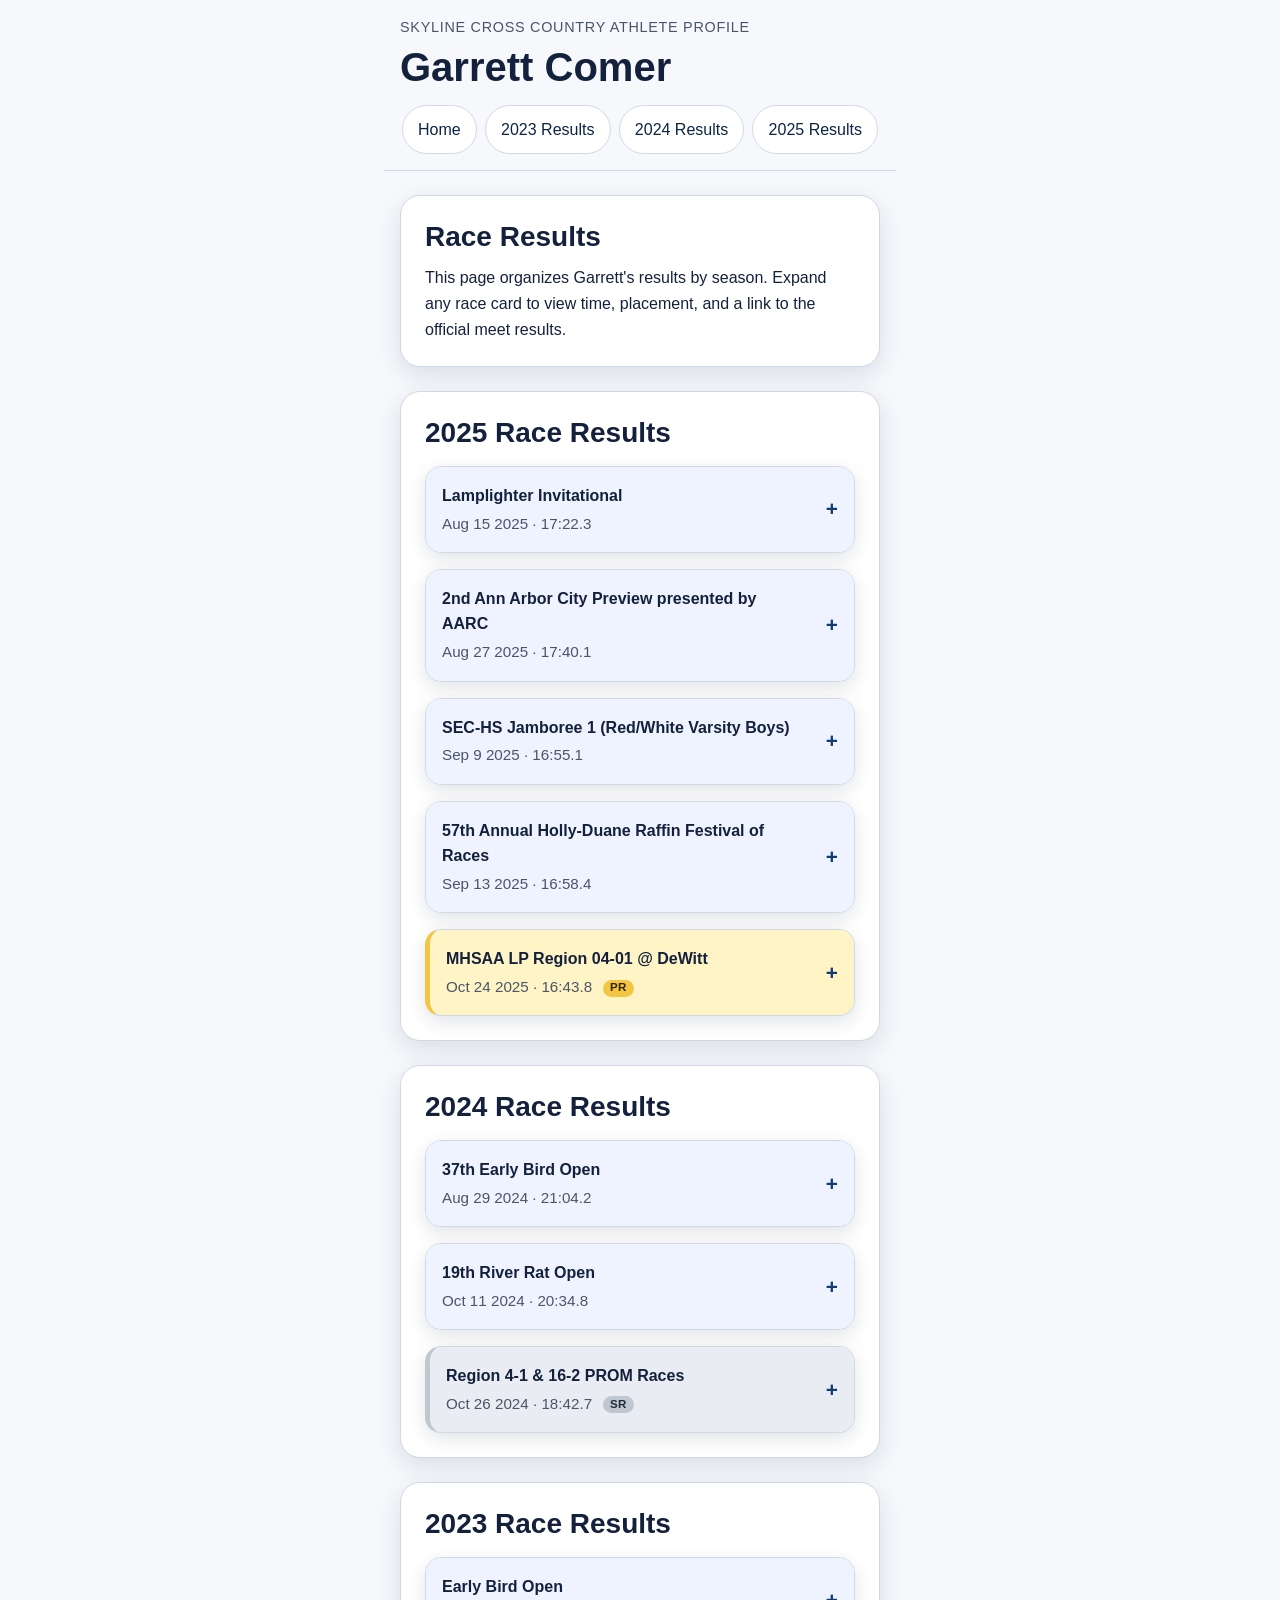
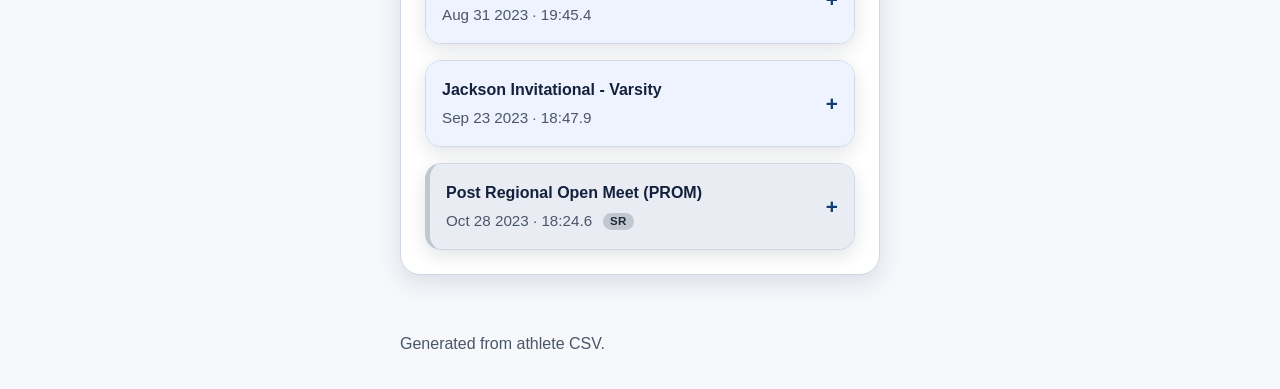
==== combined.html @ 86b6956d "Add files via upload" ====
<!DOCTYPE html>
<html lang="en">

<head>
    <meta charset="UTF-8">
    <meta name="viewport" content="width=device-width, initial-scale=1.0">
    <link rel="stylesheet" href="css/reset.css">
    <link rel="stylesheet" href="css/style.css">
    <title>Garrett Comer - Race Results</title>
</head>

<body>
    <a class="skip-link" href="#main-content">
        Skip to main content
    </a>

    <header>
        <p class="eyebrow">
            Skyline Cross Country Athlete Profile
        </p>
        
        <h1>Garrett Comer</h1>

        <nav aria-label="Primary">
            <ol>
                <li><a href="index.html">Home</a></li>
                <li><a href="#2023">2023 Results</a></li>
                <li><a href="#2024">2024 Results</a></li>
                <li><a href="#2025">2025 Results</a></li>
            </ol>
        </nav>
    </header>

    <main id="main-content">
        <section class="intro-section">
            <h2>Race Results</h2>
            
            <p>
                This page organizes Garrett's results by season. Expand any race card to view
                time, placement, and a link to the official meet results.
            </p>
        </section>

        <section id="2025">
            <h2>2025 Race Results</h2>

            <details class="race-card">
                <summary>
                    <span class="race-title">Lamplighter Invitational</span>
                    <span class="race-meta">Aug 15 2025 · 17:22.3</span>
                </summary>

                <img src="https://si339.github.io/ClientData/21615274/Lamplighter_2025.JPG" alt="Garrett racing at the Lamplighter Invitational" width="200">
                <p><strong>Grade:</strong> 11</p>
                <p><strong>Date:</strong> Aug 15 2025</p>
                <p><strong>Time:</strong> 17:22.3</p>
                <p><strong>Overall Place:</strong> 35</p>
                <p><a href="https://www.athletic.net/CrossCountry/meet/247194/results/1007644">View Lamplighter Invitational meet results</a></p>
            </details>

            <details class="race-card">
                <summary>
                    <span class="race-title">2nd Ann Arbor City Preview presented by AARC</span>
                    <span class="race-meta">Aug 27 2025 · 17:40.1</span>
                </summary>

                <img src="https://si339.github.io/ClientData/21615274/2025AARC.jpg" alt="Garrett at the 2nd Ann Arbor City Preview presented by AARC" width="200">
                <p><strong>Grade:</strong> 11</p>
                <p><strong>Date:</strong> Aug 27 2025</p>
                <p><strong>Time:</strong> 17:40.1</p>
                <p><strong>Overall Place:</strong> 9</p>
                <p><a href="https://www.athletic.net/CrossCountry/meet/253860/results/1013715">View Ann Arbor City Preview meet results</a></p>
            </details>

            <details class="race-card">
                <summary>
                    <span class="race-title">SEC-HS Jamboree 1 (Red/White Varsity Boys)</span>
                    <span class="race-meta">Sep 9 2025 · 16:55.1</span>
                </summary>

                <img src="https://si339.github.io/ClientData/21615274/2025SEC_HSJamboree1.jpg" alt="Garrett racing at SEC-HS Jamboree 1" width="200">
                <p><strong>Grade:</strong> 11</p>
                <p><strong>Date:</strong> Sep 9 2025</p>
                <p><strong>Time:</strong> 16:55.1</p>
                <p><strong>Overall Place:</strong> 22</p>
                <p><a href="https://www.athletic.net/CrossCountry/meet/255736/results/1016993">View SEC-HS Jamboree 1 meet results</a></p>
            </details>

            <details class="race-card">
                <summary>
                    <span class="race-title">57th Annual Holly-Duane Raffin Festival of Races</span>
                    <span class="race-meta">Sep 13 2025 · 16:58.4</span>
                </summary>

                <img src="https://si339.github.io/ClientData/21615274/202557thHolly-Duane.jpg" alt="Garrett at the Holly-Duane Raffin Festival of Races" width="200">
                <p><strong>Grade:</strong> 11</p>
                <p><strong>Date:</strong> Sep 13 2025</p>
                <p><strong>Time:</strong> 16:58.4</p>
                <p><strong>Overall Place:</strong> 28</p>
                <p><a href="https://www.athletic.net/CrossCountry/meet/254402/results/1015792">View Holly meet results</a></p>
            </details>

            <details class="race-card pr-card">
                <summary>
                    <span class="race-title">MHSAA LP Region 04-01 @ DeWitt</span>
                    <span class="race-meta">
                        Oct 24 2025 · 16:43.8
                        <span class="record-badge pr-badge">PR</span>
                    </span>
                </summary>

                <p class="no-image">No image available.</p>
                <p><strong>Grade:</strong> 11</p>
                <p><strong>Date:</strong> Oct 24 2025</p>
                <p><strong>Time:</strong> 16:43.8 PR</p>
                <p><strong>Overall Place:</strong> 31</p>
                <p><a href="https://www.athletic.net/CrossCountry/meet/256172/results/1018459">View DeWitt regional meet results</a></p>
            </details>
        </section>

        <section id="2024">
            <h2>2024 Race Results</h2>

            <details class="race-card">
                <summary>
                    <span class="race-title">37th Early Bird Open</span>
                    <span class="race-meta">Aug 29 2024 · 21:04.2</span>
                </summary>

                <img src="https://si339.github.io/ClientData/21615274/2024EarlyBirdOpen.jpg" alt="Garrett at the 37th Early Bird Open" width="200">
                <p><strong>Grade:</strong> 10</p>
                <p><strong>Date:</strong> Aug 29 2024</p>
                <p><strong>Time:</strong> 21:04.2</p>
                <p><strong>Overall Place:</strong> 160</p>
                <p><a href="https://www.athletic.net/CrossCountry/meet/235827/results/943367">View Early Bird Open meet results</a></p>
            </details>

            <details class="race-card">
                <summary>
                    <span class="race-title">19th River Rat Open</span>
                    <span class="race-meta">Oct 11 2024 · 20:34.8</span>
                </summary>

                <img src="https://si339.github.io/ClientData/21615274/Garrett_RiverRat_2024.JPG" alt="Garrett at the 19th River Rat Open" width="200">
                <p><strong>Grade:</strong> 10</p>
                <p><strong>Date:</strong> Oct 11 2024</p>
                <p><strong>Time:</strong> 20:34.8</p>
                <p><strong>Overall Place:</strong> 99</p>
                <p><a href="https://www.athletic.net/CrossCountry/meet/235828/results/943371">View River Rat Open meet results</a></p>
            </details>

            <details class="race-card sr-card">
                <summary>
                    <span class="race-title">Region 4-1 &amp; 16-2 PROM Races</span>
                    <span class="race-meta">
                        Oct 26 2024 · 18:42.7
                        <span class="record-badge sr-badge">SR</span>
                    </span>
                </summary>

                <p class="no-image">No image available.</p>
                <p><strong>Grade:</strong> 10</p>
                <p><strong>Date:</strong> Oct 26 2024</p>
                <p><strong>Time:</strong> 18:42.7 SR</p>
                <p><strong>Overall Place:</strong> 23</p>
                <p><a href="https://www.athletic.net/CrossCountry/meet/251112/results/999928">View PROM meet results</a></p>
            </details>
        </section>

        <section id="2023">
            <h2>2023 Race Results</h2>

            <details class="race-card">
                <summary>
                    <span class="race-title">Early Bird Open</span>
                    <span class="race-meta">Aug 31 2023 · 19:45.4</span>
                </summary>

                <img src="https://si339.github.io/ClientData/21615274/2023EarlyBirdOpen.jpg" alt="Garrett at the Early Bird Open in 2023" width="200">
                <p><strong>Grade:</strong> 9</p>
                <p><strong>Date:</strong> Aug 31 2023</p>
                <p><strong>Time:</strong> 19:45.4</p>
                <p><strong>Overall Place:</strong> 67</p>
                <p><a href="https://www.athletic.net/CrossCountry/meet/223660/results/894305">View 2023 Early Bird Open meet results</a></p>
            </details>

            <details class="race-card">
                <summary>
                    <span class="race-title">Jackson Invitational - Varsity</span>
                    <span class="race-meta">Sep 23 2023 · 18:47.9</span>
                </summary>

                <img src="https://si339.github.io/ClientData/21615274/Garrett_Jackson_2023.JPG" alt="Garrett at the Jackson Invitational in 2023" width="200">
                <p><strong>Grade:</strong> 9</p>
                <p><strong>Date:</strong> Sep 23 2023</p>
                <p><strong>Time:</strong> 18:47.9</p>
                <p><strong>Overall Place:</strong> 206</p>
                <p><a href="https://www.athletic.net/CrossCountry/meet/221802/results/887639">View Jackson Invitational meet results</a></p>
            </details>

            <details class="race-card sr-card">
                <summary>
                    <span class="race-title">Post Regional Open Meet (PROM)</span>
                    <span class="race-meta">
                        Oct 28 2023 · 18:24.6
                        <span class="record-badge sr-badge">SR</span>
                    </span>
                </summary>

                <img src="https://si339.github.io/ClientData/21615274/2023EarlyBirdOpen.jpg" alt="Garrett during the 2023 season" width="200">
                <p><strong>Grade:</strong> 9</p>
                <p><strong>Date:</strong> Oct 28 2023</p>
                <p><strong>Time:</strong> 18:24.6 SR</p>
                <p><strong>Overall Place:</strong> 13</p>
                <p><a href="https://www.athletic.net/CrossCountry/meet/229906/results/916818">View PROM meet results</a></p>
            </details>
        </section>
    </main>

    <footer>
        <p>Generated from athlete CSV.</p>
    </footer>
</body>

</html>
---- css/style.css ----
:root {
    color-scheme: light dark;

    --bg-color: #f6f8fc;
    --surface-color: #ffffff;
    --surface-accent: #eef3ff;
    --text-color: #14213d;
    --muted-color: #4a5568;
    --border-color: #cfd8e3;

    --accent-color: #123c73;
    --accent-strong: #0b2545;
    --highlight-color: #f4c542;

    --shadow-color: rgba(20, 33, 61, 0.12);

    --max-width: 32rem;

    --radius-small: 0.5rem;
    --radius-medium: 1rem;
    --radius-large: 1.25rem;

    --space-xs: 0.4rem;
    --space-sm: 0.75rem;
    --space-md: 1rem;
    --space-lg: 1.5rem;
    --space-xl: 2rem;

    --transition-fast: 0.2s ease;

    --font-stack: Arial, Helvetica, sans-serif;
}


/* Base */

html {
    scroll-behavior: smooth;
}

body {
    background-color: var(--bg-color);
    color: var(--text-color);
    font-family: var(--font-stack);
    line-height: 1.6;
}

header,
main,
footer {
    width: min(100%, var(--max-width));
    margin: 0 auto;
    padding: 0 var(--space-md);
}


/* Accessibility */

.skip-link {
    position: absolute;
    top: 0;
    left: -1000px;
    z-index: 1000;
    padding: var(--space-sm) var(--space-md);
    border-radius: 0 0 var(--radius-small) var(--radius-small);
    background-color: var(--accent-strong);
    color: #ffffff;
}

.skip-link:focus {
    left: 1rem;
}

a:focus,
button:focus,
a:focus-visible,
button:focus-visible,
summary:focus-visible {
    outline: 3px solid var(--highlight-color);
    outline-offset: 3px;
}

summary:focus {
    outline: none;
}

.race-card:focus-within {
    outline: 3px solid var(--highlight-color);
    outline-offset: 3px;
}


/* Typography */

.eyebrow {
    margin-bottom: var(--space-xs);
    color: var(--muted-color);
    font-size: 0.9rem;
    text-transform: uppercase;
    letter-spacing: 0.05em;
}

h1 {
    margin-bottom: var(--space-md);
    font-size: clamp(2rem, 6vw, 2.5rem);
    line-height: 1.1;
}

h2 {
    margin-bottom: var(--space-sm);
    font-size: clamp(1.35rem, 4.5vw, 1.75rem);
    line-height: 1.2;
}

h3 {
    margin-bottom: 0.25rem;
    font-size: 1rem;
    line-height: 1.3;
}


/* Header & Layout */

header {
    position: sticky;
    top: 0;
    z-index: 50;
    padding-top: var(--space-md);
    padding-bottom: var(--space-md);
    border-bottom: 1px solid var(--border-color);
    background-color: rgba(246, 248, 252, 0.96);
    backdrop-filter: blur(8px);
}

main {
    padding-top: var(--space-lg);
    padding-bottom: var(--space-xl);
}

footer {
    padding-bottom: var(--space-xl);
    color: var(--muted-color);
}

section {
    margin-bottom: var(--space-lg);
    padding: var(--space-lg);
    border: 1px solid var(--border-color);
    border-radius: var(--radius-large);
    box-shadow: 0 8px 24px var(--shadow-color);
    background-color: var(--surface-color);
    animation: fade-up 0.65s ease both;
}

.hero-card {
    background: linear-gradient(180deg, var(--surface-color) 0%, var(--surface-accent) 100%);
}

.intro-section {
    animation-delay: 0.05s;
}


/* Navigation, Buttons, & Links */

nav ol,
.year-links {
    display: flex;
    flex-wrap: wrap;
}

nav ol {
    justify-content: center;
    gap: 0.5rem;
}

.year-links {
    gap: 0.75rem;
    margin-top: var(--space-md);
}

nav a,
.button-link,
.year-chip {
    display: inline-flex;
    align-items: center;
    justify-content: center;
    min-height: 44px;
    border-radius: 999px;
    text-align: center;
    text-decoration: none;
}

nav a {
    padding: 0.65rem 0.95rem;
    border: 1px solid var(--border-color);
    background-color: var(--surface-color);
    color: var(--accent-strong);
    transition: transform var(--transition-fast), background-color var(--transition-fast), border-color var(--transition-fast);
}

nav a:hover,
nav a:focus {
    color: var(--accent-strong);
}

nav a.current,
nav a[aria-current="page"] {
    border-color: var(--accent-color);
    background-color: var(--accent-color);
    color: #ffffff;
}

.button-row {
    margin-top: var(--space-md);
}

.button-link {    
    padding: 0.85rem 1rem;
    border: 2px solid var(--accent-color);
    background-color: var(--accent-color);
    color: #ffffff;
    transition: transform var(--transition-fast), background-color var(--transition-fast);
}

.button-link:hover,
.button-link:focus {
    transform: translateY(-1px);
    border-color: var(--accent-strong);
    background-color: var(--accent-strong);
    color: #ffffff;
}

.year-chip {
    padding: 0.75rem 1rem;
    border: 1px solid var(--border-color);
    background-color: var(--surface-accent);
    color: var(--accent-strong);
    transition: transform var(--transition-fast), border-color var(--transition-fast);
}

.year-chip:hover,
.year-chip:focus {
    transform: translateY(-1px);
    border-color: var(--accent-color);
    color: var(--accent-strong);
}

a {
    color: var(--accent-color);
}

a:hover,
a:focus {
    color: var(--accent-strong);
}


/* Lists & Blocks */

.stack-list {
    padding-left: 1.25rem;
    list-style: disc;
}

.stack-list li + li {
    margin-top: 0.4rem;
}

.stats-grid {
    display: grid;
    grid-template-columns: 1fr 1fr;
    gap: var(--space-sm);
    margin-top: var(--space-md);
    margin-bottom: var(--space-md);
}

.stat-card {
    padding: var(--space-sm);
    border: 1px solid var(--border-color);
    border-radius: var(--radius-medium);
    background-color: rgba(255, 255, 255, 0.8);
}


/* Race Cards */

.race-card {
    margin-top: var(--space-md);
    overflow: hidden;
    border: 1px solid var(--border-color);
    border-radius: var(--radius-medium);
    background-color: var(--surface-color);    
    box-shadow: 0 6px 18px var(--shadow-color);
    animation: fade-up 0.7s ease both;
    transition: transform var(--transition-fast), box-shadow var(--transition-fast);
}

.race-card:hover,
.race-card:focus-within {
    transform: translateY(-2px);
    box-shadow: 0 10px 24px var(--shadow-color);
}

.race-card summary {
    position: relative;
    display: flex;
    flex-direction: column;
    justify-content: center;
    min-height: 44px;
    padding: var(--space-md);
    cursor: pointer;
    list-style: none;
    background-color: var(--surface-accent);
    transition: background-color var(--transition-fast);
}

.race-card summary::-webkit-details-marker {
    display: none;
}

.race-card summary::after {
    content: "+";
    position: absolute;
    top: 50%;
    right: var(--space-md);
    transform: translateY(-50%);
    color: var(--accent-color);
    font-size: 1.3rem;
    font-weight: 700;
    line-height: 1;
}

.race-card[open] summary {
    border-bottom: 1px solid var(--border-color);
}

.race-card[open] summary::after {
    content: "−";
}

.race-card[open]:not(.pr-card):not(.sr-card) summary {
    background-color: #dcecff;
}

.race-title {
    display: block;
    margin-right: 2rem;
    padding-right: 1rem;
    font-weight: 700;
}

.race-meta {
    display: block;
    margin-top: 0.2rem;
    padding-right: 2rem;
    color: var(--muted-color);
    font-size: 0.95rem;
}

.race-card img,
.no-image {
    display: block;
    width: calc(100% - 2rem);
    aspect-ratio: 1 / 1;
    box-sizing: border-box;
    margin: var(--space-md) auto 0 auto;
    border: 1px solid var(--border-color);
    border-radius: var(--radius-medium);
    background-color: #e8edf5;
    object-fit: cover;
}

.no-image {
    display: flex;
    align-items: center;
    justify-content: center;
    padding: var(--space-lg);
    color: var(--muted-color);
    text-align: center;
}

.race-card p {
    padding-left: var(--space-md);
    padding-right: var(--space-md);
}

.race-card p:last-child {
    padding-bottom: var(--space-md);
}


/* Special Race Cards */

.pr-card,
.sr-card {
    border-left-width: 0.35rem;
    border-left-style: solid;
}

.pr-card {
    border-left-color: #f4c542
}

.sr-card {
    border-left-color: #c0c7d1;
}

.pr-card summary,
.race-card[open].pr-card {
    background-color: #fff4c6;
}

.race-card[open].pr-card summary {
    background-color: #ffe89a;
}

.sr-card summary,
.race-card[open].sr-card {
    background-color: #e9edf3;
}

.race-card[open].sr-card summary {
    background-color: #d7dee8;
}


/* Record Badges */

.record-badge {
    display: inline-flex;
    align-items: center;
    justify-content: center;
    margin-left: 0.4rem;
    padding: 0.1rem 0.45rem;
    border-radius: 999px;
    vertical-align: middle;
    font-size: 0.72rem;
    font-weight: 700;
    letter-spacing: 0.03em;
    line-height: 1.2;
}

.pr-badge {
    background-color: #f4c542;
    color: #2f2500;
}

.sr-badge {
    background-color: #c0c7d1;
    color: #1f2937;
}


/* Animation */

@keyframes fade-up {
    from {
        opacity: 0;
        transform: translateY(12px);
    }

    to {
        opacity: 1;
        transform: translateY(0);
    }
}


/* User Preferences */

@media (prefers-color-scheme: dark) {
    :root {
        --bg-color: #0b1320;
        --surface-color: #132033;
        --surface-accent: #1a2b44;
        --text-color: #f3f7ff;
        --muted-color: #c2cede;
        --border-color: #30445f;

        --accent-color: #8ab4ff;
        --accent-strong: #b8d1ff;
        --highlight-color: #ffd166;

        --shadow-color: rgba(0, 0, 0, 0.35);
    }

    header {
        background-color: rgba(11, 19, 32, 0.94);
    }

    nav a.current,
    nav a[aria-current="page"],
    .button-link {
        color: #0b1320;
    }
}

@media (prefers-reduced-motion: reduce) {
    html {
        scroll-behavior: auto;
    }

    *,
    *::before,
    *::after {
        animation: none !important;
        transition: none !important;
    }
}
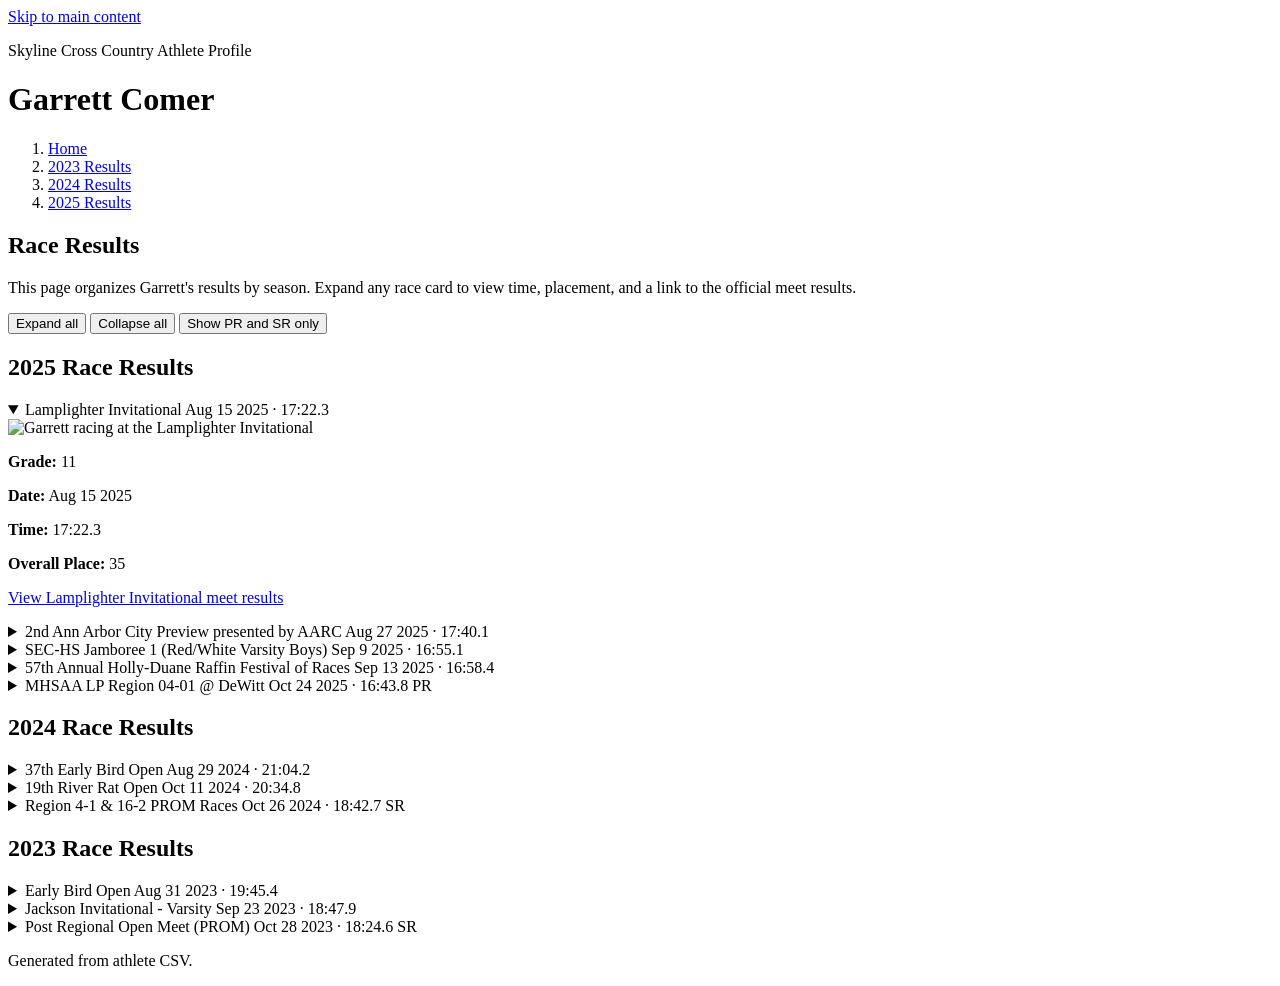
==== commit cc104288: "Add files via upload" ====
--- a/combined.html
+++ b/combined.html
@@ -1,225 +1,226 @@
-<!DOCTYPE html>
-<html lang="en">
-
-<head>
-    <meta charset="UTF-8">
-    <meta name="viewport" content="width=device-width, initial-scale=1.0">
-    <link rel="stylesheet" href="css/reset.css">
-    <link rel="stylesheet" href="css/style.css">
-    <title>Garrett Comer - Race Results</title>
-</head>
-
-<body>
-    <a class="skip-link" href="#main-content">
-        Skip to main content
-    </a>
-
-    <header>
-        <p class="eyebrow">
-            Skyline Cross Country Athlete Profile
-        </p>
-        
-        <h1>Garrett Comer</h1>
-
-        <nav aria-label="Primary">
-            <ol>
-                <li><a href="index.html">Home</a></li>
-                <li><a href="#2023">2023 Results</a></li>
-                <li><a href="#2024">2024 Results</a></li>
-                <li><a href="#2025">2025 Results</a></li>
-            </ol>
-        </nav>
-    </header>
-
-    <main id="main-content">
-        <section class="intro-section">
-            <h2>Race Results</h2>
-            
-            <p>
-                This page organizes Garrett's results by season. Expand any race card to view
-                time, placement, and a link to the official meet results.
-            </p>
-        </section>
-
-        <section id="2025">
-            <h2>2025 Race Results</h2>
-
-            <details class="race-card">
-                <summary>
-                    <span class="race-title">Lamplighter Invitational</span>
-                    <span class="race-meta">Aug 15 2025 · 17:22.3</span>
-                </summary>
-
-                <img src="https://si339.github.io/ClientData/21615274/Lamplighter_2025.JPG" alt="Garrett racing at the Lamplighter Invitational" width="200">
-                <p><strong>Grade:</strong> 11</p>
-                <p><strong>Date:</strong> Aug 15 2025</p>
-                <p><strong>Time:</strong> 17:22.3</p>
-                <p><strong>Overall Place:</strong> 35</p>
-                <p><a href="https://www.athletic.net/CrossCountry/meet/247194/results/1007644">View Lamplighter Invitational meet results</a></p>
-            </details>
-
-            <details class="race-card">
-                <summary>
-                    <span class="race-title">2nd Ann Arbor City Preview presented by AARC</span>
-                    <span class="race-meta">Aug 27 2025 · 17:40.1</span>
-                </summary>
-
-                <img src="https://si339.github.io/ClientData/21615274/2025AARC.jpg" alt="Garrett at the 2nd Ann Arbor City Preview presented by AARC" width="200">
-                <p><strong>Grade:</strong> 11</p>
-                <p><strong>Date:</strong> Aug 27 2025</p>
-                <p><strong>Time:</strong> 17:40.1</p>
-                <p><strong>Overall Place:</strong> 9</p>
-                <p><a href="https://www.athletic.net/CrossCountry/meet/253860/results/1013715">View Ann Arbor City Preview meet results</a></p>
-            </details>
-
-            <details class="race-card">
-                <summary>
-                    <span class="race-title">SEC-HS Jamboree 1 (Red/White Varsity Boys)</span>
-                    <span class="race-meta">Sep 9 2025 · 16:55.1</span>
-                </summary>
-
-                <img src="https://si339.github.io/ClientData/21615274/2025SEC_HSJamboree1.jpg" alt="Garrett racing at SEC-HS Jamboree 1" width="200">
-                <p><strong>Grade:</strong> 11</p>
-                <p><strong>Date:</strong> Sep 9 2025</p>
-                <p><strong>Time:</strong> 16:55.1</p>
-                <p><strong>Overall Place:</strong> 22</p>
-                <p><a href="https://www.athletic.net/CrossCountry/meet/255736/results/1016993">View SEC-HS Jamboree 1 meet results</a></p>
-            </details>
-
-            <details class="race-card">
-                <summary>
-                    <span class="race-title">57th Annual Holly-Duane Raffin Festival of Races</span>
-                    <span class="race-meta">Sep 13 2025 · 16:58.4</span>
-                </summary>
-
-                <img src="https://si339.github.io/ClientData/21615274/202557thHolly-Duane.jpg" alt="Garrett at the Holly-Duane Raffin Festival of Races" width="200">
-                <p><strong>Grade:</strong> 11</p>
-                <p><strong>Date:</strong> Sep 13 2025</p>
-                <p><strong>Time:</strong> 16:58.4</p>
-                <p><strong>Overall Place:</strong> 28</p>
-                <p><a href="https://www.athletic.net/CrossCountry/meet/254402/results/1015792">View Holly meet results</a></p>
-            </details>
-
-            <details class="race-card pr-card">
-                <summary>
-                    <span class="race-title">MHSAA LP Region 04-01 @ DeWitt</span>
-                    <span class="race-meta">
-                        Oct 24 2025 · 16:43.8
-                        <span class="record-badge pr-badge">PR</span>
-                    </span>
-                </summary>
-
-                <p class="no-image">No image available.</p>
-                <p><strong>Grade:</strong> 11</p>
-                <p><strong>Date:</strong> Oct 24 2025</p>
-                <p><strong>Time:</strong> 16:43.8 PR</p>
-                <p><strong>Overall Place:</strong> 31</p>
-                <p><a href="https://www.athletic.net/CrossCountry/meet/256172/results/1018459">View DeWitt regional meet results</a></p>
-            </details>
-        </section>
-
-        <section id="2024">
-            <h2>2024 Race Results</h2>
-
-            <details class="race-card">
-                <summary>
-                    <span class="race-title">37th Early Bird Open</span>
-                    <span class="race-meta">Aug 29 2024 · 21:04.2</span>
-                </summary>
-
-                <img src="https://si339.github.io/ClientData/21615274/2024EarlyBirdOpen.jpg" alt="Garrett at the 37th Early Bird Open" width="200">
-                <p><strong>Grade:</strong> 10</p>
-                <p><strong>Date:</strong> Aug 29 2024</p>
-                <p><strong>Time:</strong> 21:04.2</p>
-                <p><strong>Overall Place:</strong> 160</p>
-                <p><a href="https://www.athletic.net/CrossCountry/meet/235827/results/943367">View Early Bird Open meet results</a></p>
-            </details>
-
-            <details class="race-card">
-                <summary>
-                    <span class="race-title">19th River Rat Open</span>
-                    <span class="race-meta">Oct 11 2024 · 20:34.8</span>
-                </summary>
-
-                <img src="https://si339.github.io/ClientData/21615274/Garrett_RiverRat_2024.JPG" alt="Garrett at the 19th River Rat Open" width="200">
-                <p><strong>Grade:</strong> 10</p>
-                <p><strong>Date:</strong> Oct 11 2024</p>
-                <p><strong>Time:</strong> 20:34.8</p>
-                <p><strong>Overall Place:</strong> 99</p>
-                <p><a href="https://www.athletic.net/CrossCountry/meet/235828/results/943371">View River Rat Open meet results</a></p>
-            </details>
-
-            <details class="race-card sr-card">
-                <summary>
-                    <span class="race-title">Region 4-1 &amp; 16-2 PROM Races</span>
-                    <span class="race-meta">
-                        Oct 26 2024 · 18:42.7
-                        <span class="record-badge sr-badge">SR</span>
-                    </span>
-                </summary>
-
-                <p class="no-image">No image available.</p>
-                <p><strong>Grade:</strong> 10</p>
-                <p><strong>Date:</strong> Oct 26 2024</p>
-                <p><strong>Time:</strong> 18:42.7 SR</p>
-                <p><strong>Overall Place:</strong> 23</p>
-                <p><a href="https://www.athletic.net/CrossCountry/meet/251112/results/999928">View PROM meet results</a></p>
-            </details>
-        </section>
-
-        <section id="2023">
-            <h2>2023 Race Results</h2>
-
-            <details class="race-card">
-                <summary>
-                    <span class="race-title">Early Bird Open</span>
-                    <span class="race-meta">Aug 31 2023 · 19:45.4</span>
-                </summary>
-
-                <img src="https://si339.github.io/ClientData/21615274/2023EarlyBirdOpen.jpg" alt="Garrett at the Early Bird Open in 2023" width="200">
-                <p><strong>Grade:</strong> 9</p>
-                <p><strong>Date:</strong> Aug 31 2023</p>
-                <p><strong>Time:</strong> 19:45.4</p>
-                <p><strong>Overall Place:</strong> 67</p>
-                <p><a href="https://www.athletic.net/CrossCountry/meet/223660/results/894305">View 2023 Early Bird Open meet results</a></p>
-            </details>
-
-            <details class="race-card">
-                <summary>
-                    <span class="race-title">Jackson Invitational - Varsity</span>
-                    <span class="race-meta">Sep 23 2023 · 18:47.9</span>
-                </summary>
-
-                <img src="https://si339.github.io/ClientData/21615274/Garrett_Jackson_2023.JPG" alt="Garrett at the Jackson Invitational in 2023" width="200">
-                <p><strong>Grade:</strong> 9</p>
-                <p><strong>Date:</strong> Sep 23 2023</p>
-                <p><strong>Time:</strong> 18:47.9</p>
-                <p><strong>Overall Place:</strong> 206</p>
-                <p><a href="https://www.athletic.net/CrossCountry/meet/221802/results/887639">View Jackson Invitational meet results</a></p>
-            </details>
-
-            <details class="race-card sr-card">
-                <summary>
-                    <span class="race-title">Post Regional Open Meet (PROM)</span>
-                    <span class="race-meta">
-                        Oct 28 2023 · 18:24.6
-                        <span class="record-badge sr-badge">SR</span>
-                    </span>
-                </summary>
-
-                <img src="https://si339.github.io/ClientData/21615274/2023EarlyBirdOpen.jpg" alt="Garrett during the 2023 season" width="200">
-                <p><strong>Grade:</strong> 9</p>
-                <p><strong>Date:</strong> Oct 28 2023</p>
-                <p><strong>Time:</strong> 18:24.6 SR</p>
-                <p><strong>Overall Place:</strong> 13</p>
-                <p><a href="https://www.athletic.net/CrossCountry/meet/229906/results/916818">View PROM meet results</a></p>
-            </details>
-        </section>
-    </main>
-
-    <footer>
-        <p>Generated from athlete CSV.</p>
-    </footer>
-</body>
-
-</html>+<!DOCTYPE html>
+<html lang="en">
+<head>
+    <meta charset="UTF-8">
+    <meta name="viewport" content="width=device-width, initial-scale=1.0">
+    <link rel="stylesheet" href="css/reset.css">
+    <link rel="stylesheet" href="css/style.css">
+    <link rel="stylesheet" href="css/responsive.css">
+    <script src="js/main.js" defer></script>
+    <title>Garrett Comer - Race Results</title>
+</head>
+<body>
+    <a class="skip-link" href="#main-content">Skip to main content</a>
+
+    <header class="site-header">
+        <div class="header-inner">
+            <div>
+                <p class="eyebrow">Skyline Cross Country Athlete Profile</p>
+                <h1>Garrett Comer</h1>
+            </div>
+
+            <nav aria-label="Primary">
+                <ol>
+                    <li><a href="index.html">Home</a></li>
+                    <li><a href="#2023">2023 Results</a></li>
+                    <li><a href="#2024">2024 Results</a></li>
+                    <li><a href="#2025" aria-current="page">2025 Results</a></li>
+                </ol>
+            </nav>
+        </div>
+    </header>
+
+    <main id="main-content">
+        <section class="intro-section">
+            <div class="results-header-row">
+                <div>
+                    <h2>Race Results</h2>
+                    <p>
+                        This page organizes Garrett's results by season. Expand any race card to view
+                        time, placement, and a link to the official meet results.
+                    </p>
+                </div>
+
+                <div class="results-tools" aria-label="Results tools">
+                    <button type="button" class="tool-button" data-action="expand-all">Expand all</button>
+                    <button type="button" class="tool-button" data-action="collapse-all">Collapse all</button>
+                    <button type="button" class="tool-button" data-action="toggle-highlights">Show PR and SR only</button>
+                </div>
+            </div>
+        </section>
+
+        <section id="2025" data-season="2025">
+            <h2>2025 Race Results</h2>
+            <div class="season-card-grid">
+                <details class="race-card" open>
+                    <summary>
+                        <span class="race-title">Lamplighter Invitational</span>
+                        <span class="race-meta">Aug 15 2025 · 17:22.3</span>
+                    </summary>
+
+                    <img src="https://si339.github.io/ClientData/21615274/Lamplighter_2025.JPG" alt="Garrett racing at the Lamplighter Invitational" width="200">
+                    <p><strong>Grade:</strong> 11</p>
+                    <p><strong>Date:</strong> Aug 15 2025</p>
+                    <p><strong>Time:</strong> 17:22.3</p>
+                    <p><strong>Overall Place:</strong> 35</p>
+                    <p><a href="https://www.athletic.net/CrossCountry/meet/247194/results/1007644">View Lamplighter Invitational meet results</a></p>
+                </details>
+
+                <details class="race-card">
+                    <summary>
+                        <span class="race-title">2nd Ann Arbor City Preview presented by AARC</span>
+                        <span class="race-meta">Aug 27 2025 · 17:40.1</span>
+                    </summary>
+
+                    <img src="https://si339.github.io/ClientData/21615274/2025AARC.jpg" alt="Garrett at the 2nd Ann Arbor City Preview presented by AARC" width="200">
+                    <p><strong>Grade:</strong> 11</p>
+                    <p><strong>Date:</strong> Aug 27 2025</p>
+                    <p><strong>Time:</strong> 17:40.1</p>
+                    <p><strong>Overall Place:</strong> 9</p>
+                    <p><a href="https://www.athletic.net/CrossCountry/meet/253860/results/1013715">View Ann Arbor City Preview meet results</a></p>
+                </details>
+
+                <details class="race-card">
+                    <summary>
+                        <span class="race-title">SEC-HS Jamboree 1 (Red/White Varsity Boys)</span>
+                        <span class="race-meta">Sep 9 2025 · 16:55.1</span>
+                    </summary>
+
+                    <img src="https://si339.github.io/ClientData/21615274/2025SEC_HSJamboree1.jpg" alt="Garrett racing at SEC-HS Jamboree 1" width="200">
+                    <p><strong>Grade:</strong> 11</p>
+                    <p><strong>Date:</strong> Sep 9 2025</p>
+                    <p><strong>Time:</strong> 16:55.1</p>
+                    <p><strong>Overall Place:</strong> 22</p>
+                    <p><a href="https://www.athletic.net/CrossCountry/meet/255736/results/1016993">View SEC-HS Jamboree 1 meet results</a></p>
+                </details>
+
+                <details class="race-card">
+                    <summary>
+                        <span class="race-title">57th Annual Holly-Duane Raffin Festival of Races</span>
+                        <span class="race-meta">Sep 13 2025 · 16:58.4</span>
+                    </summary>
+
+                    <img src="https://si339.github.io/ClientData/21615274/202557thHolly-Duane.jpg" alt="Garrett at the Holly-Duane Raffin Festival of Races" width="200">
+                    <p><strong>Grade:</strong> 11</p>
+                    <p><strong>Date:</strong> Sep 13 2025</p>
+                    <p><strong>Time:</strong> 16:58.4</p>
+                    <p><strong>Overall Place:</strong> 28</p>
+                    <p><a href="https://www.athletic.net/CrossCountry/meet/254402/results/1015792">View Holly meet results</a></p>
+                </details>
+
+                <details class="race-card pr-card highlight-card">
+                    <summary>
+                        <span class="race-title">MHSAA LP Region 04-01 @ DeWitt</span>
+                        <span class="race-meta">Oct 24 2025 · 16:43.8 <span class="record-badge pr-badge">PR</span></span>
+                    </summary>
+
+                    <p class="no-image">No image available.</p>
+                    <p><strong>Grade:</strong> 11</p>
+                    <p><strong>Date:</strong> Oct 24 2025</p>
+                    <p><strong>Time:</strong> 16:43.8 PR</p>
+                    <p><strong>Overall Place:</strong> 31</p>
+                    <p><a href="https://www.athletic.net/CrossCountry/meet/256172/results/1018459">View DeWitt regional meet results</a></p>
+                </details>
+            </div>
+        </section>
+
+        <section id="2024" data-season="2024">
+            <h2>2024 Race Results</h2>
+            <div class="season-card-grid">
+                <details class="race-card">
+                    <summary>
+                        <span class="race-title">37th Early Bird Open</span>
+                        <span class="race-meta">Aug 29 2024 · 21:04.2</span>
+                    </summary>
+
+                    <img src="https://si339.github.io/ClientData/21615274/2024EarlyBirdOpen.jpg" alt="Garrett at the 37th Early Bird Open" width="200">
+                    <p><strong>Grade:</strong> 10</p>
+                    <p><strong>Date:</strong> Aug 29 2024</p>
+                    <p><strong>Time:</strong> 21:04.2</p>
+                    <p><strong>Overall Place:</strong> 160</p>
+                    <p><a href="https://www.athletic.net/CrossCountry/meet/235827/results/943367">View Early Bird Open meet results</a></p>
+                </details>
+
+                <details class="race-card">
+                    <summary>
+                        <span class="race-title">19th River Rat Open</span>
+                        <span class="race-meta">Oct 11 2024 · 20:34.8</span>
+                    </summary>
+
+                    <img src="https://si339.github.io/ClientData/21615274/Garrett_RiverRat_2024.JPG" alt="Garrett at the 19th River Rat Open" width="200">
+                    <p><strong>Grade:</strong> 10</p>
+                    <p><strong>Date:</strong> Oct 11 2024</p>
+                    <p><strong>Time:</strong> 20:34.8</p>
+                    <p><strong>Overall Place:</strong> 99</p>
+                    <p><a href="https://www.athletic.net/CrossCountry/meet/235828/results/943371">View River Rat Open meet results</a></p>
+                </details>
+
+                <details class="race-card sr-card highlight-card">
+                    <summary>
+                        <span class="race-title">Region 4-1 &amp; 16-2 PROM Races</span>
+                        <span class="race-meta">Oct 26 2024 · 18:42.7 <span class="record-badge sr-badge">SR</span></span>
+                    </summary>
+
+                    <p class="no-image">No image available.</p>
+                    <p><strong>Grade:</strong> 10</p>
+                    <p><strong>Date:</strong> Oct 26 2024</p>
+                    <p><strong>Time:</strong> 18:42.7 SR</p>
+                    <p><strong>Overall Place:</strong> 23</p>
+                    <p><a href="https://www.athletic.net/CrossCountry/meet/251112/results/999928">View PROM meet results</a></p>
+                </details>
+            </div>
+        </section>
+
+        <section id="2023" data-season="2023">
+            <h2>2023 Race Results</h2>
+            <div class="season-card-grid">
+                <details class="race-card">
+                    <summary>
+                        <span class="race-title">Early Bird Open</span>
+                        <span class="race-meta">Aug 31 2023 · 19:45.4</span>
+                    </summary>
+
+                    <img src="https://si339.github.io/ClientData/21615274/2023EarlyBirdOpen.jpg" alt="Garrett at the Early Bird Open in 2023" width="200">
+                    <p><strong>Grade:</strong> 9</p>
+                    <p><strong>Date:</strong> Aug 31 2023</p>
+                    <p><strong>Time:</strong> 19:45.4</p>
+                    <p><strong>Overall Place:</strong> 67</p>
+                    <p><a href="https://www.athletic.net/CrossCountry/meet/223660/results/894305">View 2023 Early Bird Open meet results</a></p>
+                </details>
+
+                <details class="race-card">
+                    <summary>
+                        <span class="race-title">Jackson Invitational - Varsity</span>
+                        <span class="race-meta">Sep 23 2023 · 18:47.9</span>
+                    </summary>
+
+                    <img src="https://si339.github.io/ClientData/21615274/Garrett_Jackson_2023.JPG" alt="Garrett at the Jackson Invitational in 2023" width="200">
+                    <p><strong>Grade:</strong> 9</p>
+                    <p><strong>Date:</strong> Sep 23 2023</p>
+                    <p><strong>Time:</strong> 18:47.9</p>
+                    <p><strong>Overall Place:</strong> 206</p>
+                    <p><a href="https://www.athletic.net/CrossCountry/meet/221802/results/887639">View Jackson Invitational meet results</a></p>
+                </details>
+
+                <details class="race-card sr-card highlight-card">
+                    <summary>
+                        <span class="race-title">Post Regional Open Meet (PROM)</span>
+                        <span class="race-meta">Oct 28 2023 · 18:24.6 <span class="record-badge sr-badge">SR</span></span>
+                    </summary>
+
+                    <img src="https://si339.github.io/ClientData/21615274/2023EarlyBirdOpen.jpg" alt="Garrett during the 2023 season" width="200">
+                    <p><strong>Grade:</strong> 9</p>
+                    <p><strong>Date:</strong> Oct 28 2023</p>
+                    <p><strong>Time:</strong> 18:24.6 SR</p>
+                    <p><strong>Overall Place:</strong> 13</p>
+                    <p><a href="https://www.athletic.net/CrossCountry/meet/229906/results/916818">View PROM meet results</a></p>
+                </details>
+            </div>
+        </section>
+    </main>
+
+    <footer class="site-footer">
+        <p>Generated from athlete CSV.</p>
+    </footer>
+</body>
+</html>
